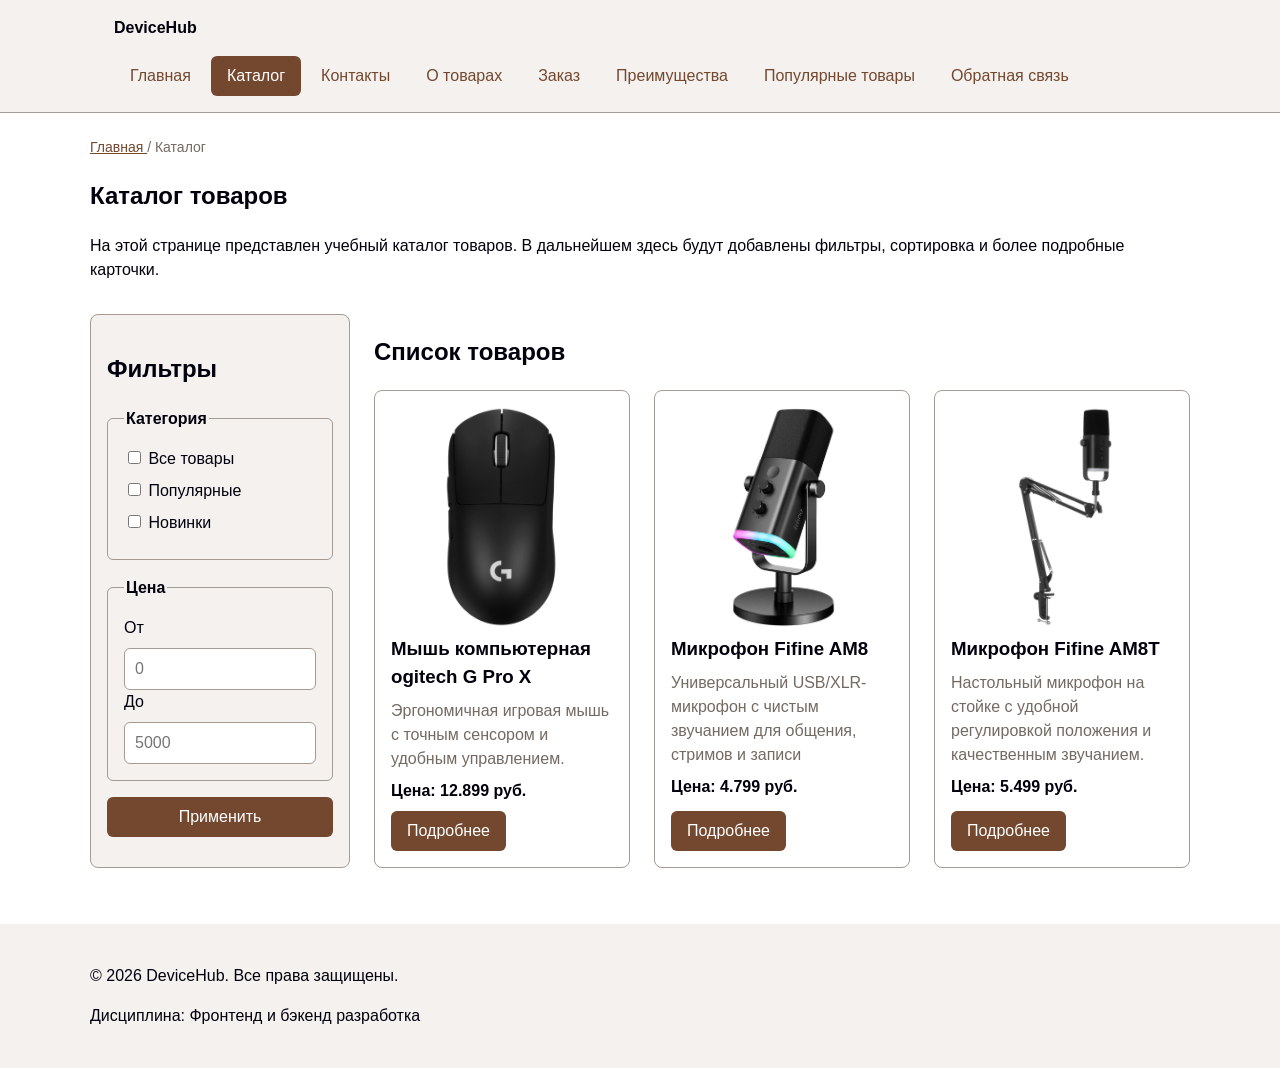
==== catalog.html @ 7f1fd3b0 "Перенос основы проекта из КР №1 (kr1-html-css-shop)" ====
<!DOCTYPE html>
<html lang="ru">
<head>
  <meta charset="UTF-8">
  <meta name="viewport" content="width=device-width, initial-scale=1.0">

  <meta
    name="description"
    content="Каталог товаров учебного интернет-магазина."
  >

  <title>Каталог товаров — Учебный интернет-магазин</title>

  <link rel="stylesheet" href="css/style.css">
</head>

<body>
  <header class="site-header">
    <div class="site-header__inner">
      <a class="site-header__logo" href="index.html">
        DeviceHub
      </a>

      <nav class="site-nav" aria-label="Основная навигация">
        <ul class="site-nav__list">

          <li class="site-nav__item">
            <a class="site-nav__link" href="index.html">
              Главная
            </a>
          </li>

          <li class="site-nav__item">
            <a
              class="site-nav__link site-nav__link--active"
              href="catalog.html"
            >
              Каталог
            </a>
          </li>

          <li class="site-nav__item">
            <a class="site-nav__link" href="contacts.html">
              Контакты
            </a>
          </li>
        <li class="site-nav__item">
            <a class="site-nav__link" href="product.html">
                О товарах
             </a>
        </li>

        <li class="site-nav__item">
            <a class="site-nav__link" href="order.html">
                Заказ
            </a>
        </li>
          <li class="site-nav__item">
            <a
              class="site-nav__link"
              href="index.html#advantages"
            >
              Преимущества
            </a>
          </li>

          <li class="site-nav__item">
            <a
              class="site-nav__link"
              href="index.html#popular"
            >
              Популярные товары
            </a>
          </li>

          <li class="site-nav__item">
            <a class="site-nav__link" href="contacts.html#feedback">
              Обратная связь
            </a>
          </li>

        </ul>
      </nav>
    </div>
  </header>

  <main>
    <nav
      class="breadcrumbs"
      aria-label="Хлебные крошки"
    >
      <a
        class="breadcrumbs__link"
        href="index.html"
      >
        Главная
      </a>

      <span class="breadcrumbs__current">
        Каталог
      </span>
    </nav>

    <section class="section">
      <h1>Каталог товаров</h1>

      <p>
        На этой странице представлен учебный каталог товаров.
        В дальнейшем здесь будут добавлены фильтры, сортировка и более
        подробные карточки.
      </p>
    </section>

    <section class="catalog-layout">

      <aside class="catalog-filters">
        <h2>Фильтры</h2>

        <form
          class="filters-form"
          action="#"
          method="get"
        >
          <fieldset>
            <legend>Категория</legend>

            <label>
              <input
                type="checkbox"
                name="category"
                value="all"
              >
              Все товары
            </label>

            <label>
              <input
                type="checkbox"
                name="category"
                value="popular"
              >
              Популярные
            </label>

            <label>
              <input
                type="checkbox"
                name="category"
                value="new"
              >
              Новинки
            </label>
          </fieldset>

          <fieldset>
            <legend>Цена</legend>

            <label for="price-from">
              От
            </label>

            <input
              id="price-from"
              name="price-from"
              type="number"
              min="0"
              placeholder="0"
            >

            <label for="price-to">
              До
            </label>

            <input
              id="price-to"
              name="price-to"
              type="number"
              min="0"
              placeholder="5000"
            >
          </fieldset>

          <button
            class="button button--primary"
            type="submit"
          >
            Применить
          </button>
        </form>
      </aside>

      <section class="catalog-products">
        <h2>Список товаров</h2>

        <div class="products-grid">

          <article class="product-card">
            <img
            class="product-card__image"
            src="images/logitech g pro x.webp"
            alt="Logitech G Pro X"
            >
            <h3 class="product-card__title">Мышь компьютерная ogitech G Pro X</h3>

          <p class="product-card__description">
            Эргономичная игровая мышь с точным сенсором и удобным управлением.
          </p>

          <p class="product-card__price">
            Цена: 12.899 руб.
          </p>

            <a
              class="button button--primary product-card__button"
              href="product.html"
            >
              Подробнее
            </a>
          </article>

          <article class="product-card">
            <img
            class="product-card__image"
            src="images/fifine am8.webp"
            alt="Fifine AM8"
            >
            <h3 class="product-card__title">Микрофон Fifine AM8</h3>

          <p class="product-card__description">
            Универсальный USB/XLR-микрофон с чистым звучанием для общения, стримов и записи
          </p>

          <p class="product-card__price">
            Цена: 4.799 руб.
          </p>

            <a
              class="button button--primary product-card__button"
              href="product.html"
            >
              Подробнее
            </a>
          </article>

          <article class="product-card">
            <img
            class="product-card__image"
            src="images/fifine am8t.webp"
            alt="Fifine AM8T"
            >
            <h3 class="product-card__title">Микрофон Fifine AM8T</h3>

          <p class="product-card__description">
            Настольный микрофон на стойке с удобной регулировкой положения и качественным звучанием.
          </p>

          <p class="product-card__price">
            Цена: 5.499 руб.
          </p>

            <a
              class="button button--primary product-card__button"
              href="product.html"
            >
              Подробнее
            </a>
          </article>

        </div>
      </section>

    </section>
  </main>

  <footer class="site-footer">
    <div class="site-footer__inner">
      <p>&copy; 2026 DeviceHub. Все права защищены.</p>
      <p>Дисциплина: Фронтенд и бэкенд разработка</p>
    </div>
  </footer>
</body>
</html>
---- css/style.css ----
/* ===============================
   1. Переменные проекта
   =============================== */
:root {
  --color-bg: #ffffff;
  --color-text: #00010D;
  --color-muted: #736A63;
  --color-primary: #73482F;
  --color-primary-dark: #40241A;
  --color-border: #A69B92;
  --color-surface: #f4f1ee;
  --color-surface-accent: #ebe5df;
  --color-dark: #00010D;
  --color-dark-brown: #40241A;
  --color-light: #A69B92;
  --color-danger: #b00020;
  --color-success: #168a2f;
  --color-success-bg: #eefaf0;
  --color-white: #ffffff;

  --space-xs: 4px;
  --space-sm: 8px;
  --space-md: 16px;
  --space-lg: 24px;
  --space-xl: 32px;

  --radius-sm: 6px;
  --radius-md: 8px;
  --radius-lg: 12px;

  --container-width: 1100px;
  --header-offset: 100px;
  --page-padding: var(--space-lg);
}

/* ===============================
   2. Базовые стили
   =============================== */
*,
*::before,
*::after {
  box-sizing: border-box;
}

html {
  scroll-behavior: smooth;
  scroll-padding-top: var(--header-offset);
}

body {
  margin: 0;
  min-height: 100vh;
  display: flex;
  flex-direction: column;
  font-family: Arial, sans-serif;
  line-height: 1.5;
  color: var(--color-text);
  background-color: var(--color-bg);
}

img {
  max-width: 100%;
  height: auto;
}

header,
main,
footer {
  padding: var(--page-padding);
}

header {
  padding: 0;
}

main {
  flex: 1 0 auto;
}

footer {
  background-color: var(--color-surface);
}

.site-footer__inner {
  max-width: var(--container-width);
  margin: 0 auto;
}

.site-header {
  position: sticky;
  top: 0;
  z-index: 10;
  background-color: var(--color-surface);
  border-bottom: 1px solid var(--color-border);
}

.site-header__inner {
  max-width: var(--container-width);
  margin: 0 auto;
  padding: var(--space-md) var(--space-lg);
  display: flex;
  flex-wrap: wrap;
  align-items: center;
  justify-content: space-between;
  gap: var(--space-md);
}

.site-header__logo {
  font-weight: 700;
  color: var(--color-text);
  text-decoration: none;
}

.site-nav__list {
  display: flex;
  flex-wrap: wrap;
  justify-content: center;
  align-items: center;
  gap: var(--space-xs);
  padding: 0;
  margin: 0;
  list-style: none;
}

.site-nav__item {
  margin: 0;
}

.site-nav__link {
  display: inline-block;
  padding: var(--space-sm) var(--space-md);
  color: var(--color-primary);
  text-decoration: none;
  border-radius: var(--radius-sm);
}

.site-nav__link:hover {
  color: var(--color-white);
  background-color: var(--color-primary);
}

.site-nav__link:focus-visible {
  outline: 2px solid var(--color-primary);
  outline-offset: 3px;
}

.site-nav__link--active {
  color: var(--color-white);
  background-color: var(--color-primary);
}

.button {
  display: inline-block;
  padding: var(--space-sm) var(--space-md);
  border: none;
  border-radius: var(--radius-sm);
  font: inherit;
  text-decoration: none;
  cursor: pointer;
}

.button--primary {
  color: var(--color-white);
  background-color: var(--color-primary);
}

.button--primary:hover {
  background-color: var(--color-primary-dark);
}

.button--secondary {
  color: var(--color-primary);
  background-color: transparent;
  border: 1px solid var(--color-primary);
}

.button--secondary:hover {
  color: var(--color-white);
  background-color: var(--color-primary);
}

.button:focus-visible {
  outline: 2px solid var(--color-primary);
  outline-offset: 3px;
}

.button:disabled,
.button--disabled {
  opacity: 0.6;
  cursor: not-allowed;
}

.product-card {
  display: flex;
  flex-direction: column;
  gap: var(--space-sm);
  min-width: 0;
  padding: var(--space-md);
  border: 1px solid var(--color-border);
  border-radius: var(--radius-md);
  background-color: var(--color-bg);
}

.product-card__image {
  display: block;
  width: 100%;
  height: 220px;
  object-fit: contain;
  border-radius: var(--radius-md);
}

.product-card:hover {
  border-color: var(--color-primary);
}

.product-card--featured {
  border-color: var(--color-primary);
}

.product-card--discount {
  border-color: var(--color-danger);
}

.product-card__title {
  margin: 0;
  color: var(--color-text);
  overflow-wrap: anywhere;
}

.product-card__description {
  margin: 0;
  color: var(--color-muted);
  overflow-wrap: anywhere;
}

.product-card__price {
  margin: 0;
  font-weight: 700;
}

.product-card--discount .product-card__price {
  color: var(--color-danger);
}

.product-card__button {
  margin-top: auto;
  align-self: flex-start;
}

.aside-info {
  max-width: var(--container-width);
  margin: 0 auto var(--space-xl);
  padding: var(--space-md);
  border-left: 4px solid var(--color-primary);
  background-color: var(--color-surface);
}

.breadcrumbs {
  max-width: var(--container-width);
  margin: 0 auto var(--space-md);
  font-size: 14px;
  color: var(--color-muted);
}

.breadcrumbs__link {
  color: var(--color-primary);
}

.breadcrumbs__current::before {
  content: " / ";
  color: var(--color-muted);
}

:target {
  outline: 2px dashed var(--color-primary);
  outline-offset: 4px;
}

.catalog-layout {
  max-width: var(--container-width);
  margin: 0 auto var(--space-xl);
  display: grid;
  grid-template-columns: 260px minmax(0, 1fr);
  grid-template-areas: "filters products";
  gap: var(--space-lg);
}

.catalog-filters {
  grid-area: filters;
  min-width: 0;
  padding: var(--space-md);
  border: 1px solid var(--color-border);
  border-radius: var(--radius-md);
  background-color: var(--color-surface);
}

.catalog-products {
  grid-area: products;
  min-width: 0;
}

.filters-form {
  display: grid;
  gap: var(--space-md);
}

.filters-form fieldset {
  margin: 0;
  padding: var(--space-md);
  border: 1px solid var(--color-border);
  border-radius: var(--radius-sm);
}

.filters-form legend {
  font-weight: 700;
}

.filters-form label {
  display: block;
  margin-bottom: var(--space-sm);
}

.filters-form input[type="number"] {
  width: 100%;
  padding: 8px 10px;
  border: 1px solid var(--color-border);
  border-radius: var(--radius-sm);
  font: inherit;
}

.order-form__hint {
  display: block;
  margin-top: var(--space-xs);
  color: var(--color-muted);
}

.order-form__field--checkbox {
  display: flex;
  align-items: center;
}

.order-form__label--checkbox {
  display: flex;
  align-items: center;
  margin-bottom: 0;
}

.order-form__checkbox {
  width: auto;
  margin-right: var(--space-sm);
}

/* ===============================
   3. Общие элементы интерфейса
   =============================== */
a {
  color: var(--color-primary);
}

a:hover {
  color: var(--color-primary-dark);
}

a:focus-visible {
  outline: 2px solid var(--color-primary);
  outline-offset: 3px;
}

.products-grid {
  display: grid;
  grid-template-columns: repeat(auto-fit, minmax(240px, 1fr));
  gap: var(--space-lg);
}

/* ===============================
   4. Компоненты страницы
   =============================== */
.hero {
  max-width: none;
  min-height: 500px;
  margin: calc(-1 * var(--page-padding)) calc(-1 * var(--page-padding)) var(--space-xl);
  padding-block: var(--space-xl);
  padding-inline: calc(max(0px, (100% - var(--container-width)) / 2) + var(--page-padding));
  display: flex;
  flex-direction: column;
  justify-content: center;
  align-items: flex-start;
  color: var(--color-white);
  background-color: var(--color-dark);
  background-image:
  linear-gradient(90deg, rgba(0, 1, 13, 0.7) 0%, rgba(64, 36, 26, 0.3) 100%),
  url("../images/hero.png");
  background-size: cover;
  background-position: center;
}

.hero h1 {
  margin-top: 0;
  color: var(--color-white);
}

.hero p {
  color: #e8e2dc;
}

.section {
  max-width: var(--container-width);
  margin: 0 auto var(--space-xl);
}

.section h2 {
  margin-top: 0;
}

/* ===============================
   5. Форма и модальное окно
   =============================== */
.order-form__field {
  margin-bottom: var(--space-md);
}

.order-form__label {
  display: block;
  margin-bottom: var(--space-xs);
}

.order-form__input,
.order-form__select,
.order-form__textarea {
  width: 100%;
  padding: 10px 12px;
  border: 1px solid var(--color-border);
  border-radius: var(--radius-sm);
  font: inherit;
}

.order-form__input:hover,
.order-form__select:hover,
.order-form__textarea:hover {
  border-color: var(--color-primary);
}

.order-form__input:focus-visible,
.order-form__select:focus-visible,
.order-form__textarea:focus-visible {
  outline: 2px solid var(--color-primary);
  outline-offset: 3px;
}

.order-form__actions {
  display: flex;
  flex-wrap: wrap;
  gap: var(--space-md);
  margin-top: var(--space-lg);
}

.order-dialog {
  width: min(100% - 32px, 560px);
  padding: var(--space-lg);
  border: none;
  border-radius: var(--radius-lg);
}

.order-dialog::backdrop {
  background-color: rgba(0, 0, 0, 0.5);
}

.order-dialog__title {
  margin-top: 0;
}

[aria-invalid="true"] {
  border-color: var(--color-danger);
}

.success-message {
  max-width: var(--container-width);
  margin: var(--space-lg) auto;
  padding: var(--space-md);
  border-left: 4px solid var(--color-success);
  background-color: var(--color-success-bg);
}

/* ===============================
   6. Страница подробного товара
   =============================== */
.product-details {
  max-width: var(--container-width);
  margin: 0 auto var(--space-xl);
}

.product-details__card {
  display: grid;
  grid-template-columns: minmax(0, 360px) minmax(0, 1fr);
  gap: var(--space-xl);
  padding: var(--space-lg);
  border: 1px solid var(--color-border);
  border-radius: var(--radius-lg);
  background-color: var(--color-bg);
}

.product-details__media {
  display: flex;
  align-items: flex-start;
  justify-content: center;
}

.product-details__image {
  display: block;
  width: 100%;
  max-width: 340px;
  height: 300px;
  object-fit: contain;
}

.product-details__title {
  margin-top: 0;
  overflow-wrap: anywhere;
}

.product-details__description {
  color: var(--color-muted);
}

.product-details__price {
  font-weight: 700;
  font-size: 18px;
}

.product-details__button {
  margin-top: var(--space-md);
}

.table-wrap {
  overflow-x: auto;
}

.product-specs {
  width: 100%;
  margin-top: var(--space-lg);
  border-collapse: collapse;
}

.product-specs caption {
  margin-bottom: var(--space-sm);
  font-weight: 700;
  text-align: left;
}

.product-specs th,
.product-specs td {
  padding: var(--space-sm);
  border: 1px solid var(--color-border);
  text-align: left;
}

.product-specs th {
  background-color: var(--color-surface);
}

/* ===============================
   7. Страница заказа
   =============================== */
.order-form--page {
  max-width: 700px;
  margin: 0 auto;
  padding: var(--space-lg);
  border: 1px solid var(--color-border);
  border-radius: var(--radius-lg);
  background-color: var(--color-surface);
}

/* ===============================
   8. Адаптив
   =============================== */
@media (max-width: 768px) {
  .catalog-layout {
    grid-template-columns: 1fr;
    grid-template-areas:
      "filters"
      "products";
  }

  .product-details__card {
    grid-template-columns: 1fr;
    gap: var(--space-lg);
  }
}

@media (max-width: 600px) {
  main,
  footer {
    padding: var(--space-md);
  }

  .site-header__inner {
    padding: var(--space-sm) var(--space-md);
  }

  .hero {
    padding: var(--space-lg) var(--space-md);
  }

  .product-details__card,
  .order-form--page {
    padding: var(--space-md);
  }
}

@media (max-height: 500px), (max-width: 600px) {
  .site-header {
    position: static;
  }

  html {
    scroll-padding-top: 0;
  }
}
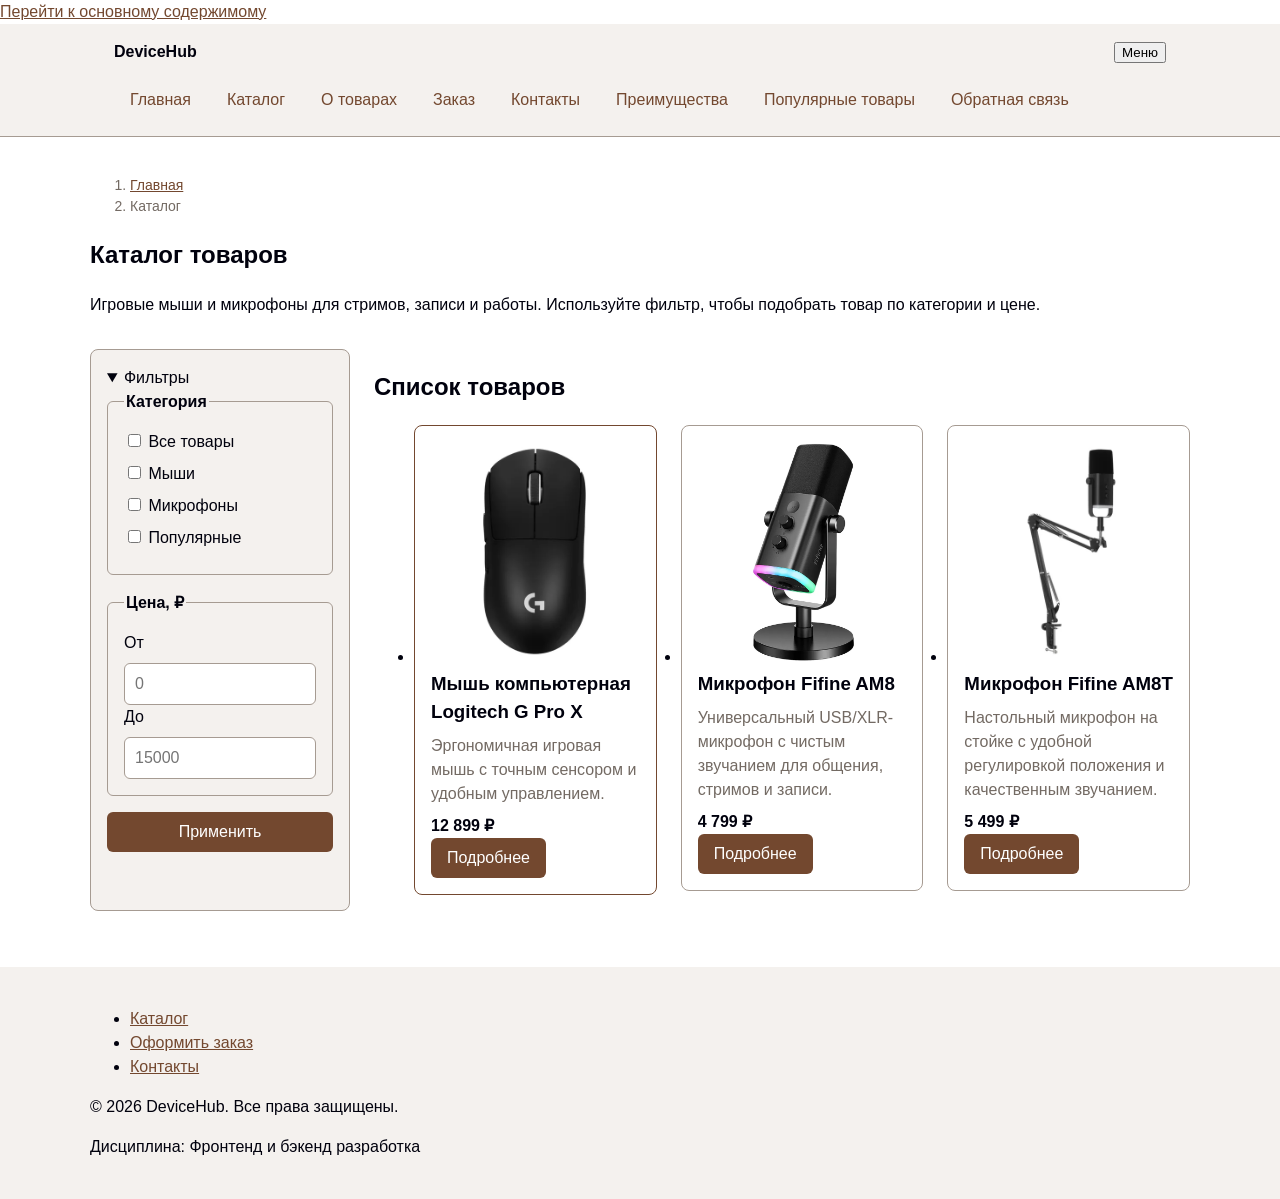
==== commit 915da6c3: "Разметка: подключение responsive.css, skip-link, бургер, srcset/picture, table-wrapper, label, alt, " ====
--- a/catalog.html
+++ b/catalog.html
@@ -3,280 +3,210 @@
 <head>
   <meta charset="UTF-8">
   <meta name="viewport" content="width=device-width, initial-scale=1.0">
-
-  <meta
-    name="description"
-    content="Каталог товаров учебного интернет-магазина."
-  >
-
-  <title>Каталог товаров — Учебный интернет-магазин</title>
-
+  <meta name="description" content="Каталог DeviceHub: игровые мыши и микрофоны с фильтром по категории и цене.">
+  <meta name="color-scheme" content="light dark">
+  <title>Каталог товаров — DeviceHub</title>
   <link rel="stylesheet" href="css/style.css">
+  <link rel="stylesheet" href="css/responsive.css">
+  <script>document.documentElement.classList.add('js');</script>
+  <script src="js/main.js" defer></script>
 </head>
 
 <body>
+  <a class="skip-link" href="#main">Перейти к основному содержимому</a>
+
   <header class="site-header">
     <div class="site-header__inner">
-      <a class="site-header__logo" href="index.html">
-        DeviceHub
-      </a>
-
-      <nav class="site-nav" aria-label="Основная навигация">
+      <a class="site-header__logo" href="index.html">DeviceHub</a>
+
+      <button
+        class="nav-toggle"
+        type="button"
+        aria-expanded="false"
+        aria-controls="site-nav"
+      >
+        <span class="nav-toggle__icon" aria-hidden="true"></span>
+        <span class="nav-toggle__text">Меню</span>
+      </button>
+
+      <nav class="site-nav" id="site-nav" aria-label="Основная навигация">
         <ul class="site-nav__list">
-
-          <li class="site-nav__item">
-            <a class="site-nav__link" href="index.html">
-              Главная
-            </a>
-          </li>
-
-          <li class="site-nav__item">
-            <a
-              class="site-nav__link site-nav__link--active"
-              href="catalog.html"
-            >
-              Каталог
-            </a>
-          </li>
-
-          <li class="site-nav__item">
-            <a class="site-nav__link" href="contacts.html">
-              Контакты
-            </a>
-          </li>
-        <li class="site-nav__item">
-            <a class="site-nav__link" href="product.html">
-                О товарах
-             </a>
-        </li>
-
-        <li class="site-nav__item">
-            <a class="site-nav__link" href="order.html">
-                Заказ
-            </a>
-        </li>
-          <li class="site-nav__item">
-            <a
-              class="site-nav__link"
-              href="index.html#advantages"
-            >
-              Преимущества
-            </a>
-          </li>
-
-          <li class="site-nav__item">
-            <a
-              class="site-nav__link"
-              href="index.html#popular"
-            >
-              Популярные товары
-            </a>
-          </li>
-
-          <li class="site-nav__item">
-            <a class="site-nav__link" href="contacts.html#feedback">
-              Обратная связь
-            </a>
-          </li>
-
+          <li class="site-nav__item">
+            <a class="site-nav__link" href="index.html">Главная</a>
+          </li>
+          <li class="site-nav__item">
+            <a class="site-nav__link" href="catalog.html" aria-current="page">Каталог</a>
+          </li>
+          <li class="site-nav__item">
+            <a class="site-nav__link" href="product.html">О товарах</a>
+          </li>
+          <li class="site-nav__item">
+            <a class="site-nav__link" href="order.html">Заказ</a>
+          </li>
+          <li class="site-nav__item">
+            <a class="site-nav__link" href="contacts.html">Контакты</a>
+          </li>
+          <li class="site-nav__item">
+            <a class="site-nav__link" href="index.html#advantages">Преимущества</a>
+          </li>
+          <li class="site-nav__item">
+            <a class="site-nav__link" href="index.html#popular">Популярные товары</a>
+          </li>
+          <li class="site-nav__item">
+            <a class="site-nav__link" href="contacts.html#feedback">Обратная связь</a>
+          </li>
         </ul>
       </nav>
     </div>
   </header>
 
-  <main>
-    <nav
-      class="breadcrumbs"
-      aria-label="Хлебные крошки"
-    >
-      <a
-        class="breadcrumbs__link"
-        href="index.html"
-      >
-        Главная
-      </a>
-
-      <span class="breadcrumbs__current">
-        Каталог
-      </span>
+  <main id="main" tabindex="-1">
+    <nav class="breadcrumbs" aria-label="Хлебные крошки">
+      <ol class="breadcrumbs__list">
+        <li class="breadcrumbs__item"><a class="breadcrumbs__link" href="index.html">Главная</a></li>
+        <li class="breadcrumbs__item" aria-current="page">Каталог</li>
+      </ol>
     </nav>
 
     <section class="section">
       <h1>Каталог товаров</h1>
-
-      <p>
-        На этой странице представлен учебный каталог товаров.
-        В дальнейшем здесь будут добавлены фильтры, сортировка и более
-        подробные карточки.
-      </p>
+      <p class="section__lead">Игровые мыши и микрофоны для стримов, записи и работы. Используйте фильтр, чтобы подобрать товар по категории и цене.</p>
     </section>
 
-    <section class="catalog-layout">
-
-      <aside class="catalog-filters">
-        <h2>Фильтры</h2>
-
-        <form
-          class="filters-form"
-          action="#"
-          method="get"
-        >
-          <fieldset>
-            <legend>Категория</legend>
-
-            <label>
-              <input
-                type="checkbox"
-                name="category"
-                value="all"
-              >
-              Все товары
-            </label>
-
-            <label>
-              <input
-                type="checkbox"
-                name="category"
-                value="popular"
-              >
-              Популярные
-            </label>
-
-            <label>
-              <input
-                type="checkbox"
-                name="category"
-                value="new"
-              >
-              Новинки
-            </label>
-          </fieldset>
-
-          <fieldset>
-            <legend>Цена</legend>
-
-            <label for="price-from">
-              От
-            </label>
-
-            <input
-              id="price-from"
-              name="price-from"
-              type="number"
-              min="0"
-              placeholder="0"
-            >
-
-            <label for="price-to">
-              До
-            </label>
-
-            <input
-              id="price-to"
-              name="price-to"
-              type="number"
-              min="0"
-              placeholder="5000"
-            >
-          </fieldset>
-
-          <button
-            class="button button--primary"
-            type="submit"
-          >
-            Применить
-          </button>
-        </form>
-      </aside>
-
-      <section class="catalog-products">
-        <h2>Список товаров</h2>
-
-        <div class="products-grid">
-
-          <article class="product-card">
-            <img
-            class="product-card__image"
-            src="images/logitech g pro x.webp"
-            alt="Logitech G Pro X"
-            >
-            <h3 class="product-card__title">Мышь компьютерная ogitech G Pro X</h3>
-
-          <p class="product-card__description">
-            Эргономичная игровая мышь с точным сенсором и удобным управлением.
-          </p>
-
-          <p class="product-card__price">
-            Цена: 12.899 руб.
-          </p>
-
-            <a
-              class="button button--primary product-card__button"
-              href="product.html"
-            >
-              Подробнее
-            </a>
-          </article>
-
-          <article class="product-card">
-            <img
-            class="product-card__image"
-            src="images/fifine am8.webp"
-            alt="Fifine AM8"
-            >
-            <h3 class="product-card__title">Микрофон Fifine AM8</h3>
-
-          <p class="product-card__description">
-            Универсальный USB/XLR-микрофон с чистым звучанием для общения, стримов и записи
-          </p>
-
-          <p class="product-card__price">
-            Цена: 4.799 руб.
-          </p>
-
-            <a
-              class="button button--primary product-card__button"
-              href="product.html"
-            >
-              Подробнее
-            </a>
-          </article>
-
-          <article class="product-card">
-            <img
-            class="product-card__image"
-            src="images/fifine am8t.webp"
-            alt="Fifine AM8T"
-            >
-            <h3 class="product-card__title">Микрофон Fifine AM8T</h3>
-
-          <p class="product-card__description">
-            Настольный микрофон на стойке с удобной регулировкой положения и качественным звучанием.
-          </p>
-
-          <p class="product-card__price">
-            Цена: 5.499 руб.
-          </p>
-
-            <a
-              class="button button--primary product-card__button"
-              href="product.html"
-            >
-              Подробнее
-            </a>
-          </article>
-
+    <div class="catalog-layout">
+      <details class="catalog-filters" id="catalog-filters" open>
+        <summary class="catalog-filters__summary">Фильтры</summary>
+
+        <div class="catalog-filters__body">
+          <form class="filters-form" action="#" method="get" aria-label="Фильтр товаров">
+            <fieldset>
+              <legend>Категория</legend>
+              <label class="filters-form__option"><input type="checkbox" name="category" value="all"> Все товары</label>
+              <label class="filters-form__option"><input type="checkbox" name="category" value="mouse"> Мыши</label>
+              <label class="filters-form__option"><input type="checkbox" name="category" value="microphone"> Микрофоны</label>
+              <label class="filters-form__option"><input type="checkbox" name="category" value="popular"> Популярные</label>
+            </fieldset>
+
+            <fieldset>
+              <legend>Цена, ₽</legend>
+              <div class="filters-form__price">
+                <div>
+                  <label for="price-from">От</label>
+                  <input id="price-from" name="price-from" type="number" min="0" step="100" inputmode="numeric" placeholder="0">
+                </div>
+                <div>
+                  <label for="price-to">До</label>
+                  <input id="price-to" name="price-to" type="number" min="0" step="100" inputmode="numeric" placeholder="15000">
+                </div>
+              </div>
+            </fieldset>
+
+            <button class="button button--primary" type="submit">Применить</button>
+          </form>
         </div>
+      </details>
+
+      <section class="catalog-products" aria-labelledby="catalog-list-title">
+        <h2 id="catalog-list-title">Список товаров</h2>
+        <ul class="products-grid">
+          <li class="products-grid__item">
+            <article class="product-card product-card--featured" aria-labelledby="card-catalog-logitech-g-pro-x">
+              <img
+                class="product-card__image"
+                src="images/logitech-g-pro-x-640.webp"
+                srcset="images/logitech-g-pro-x-480.webp 480w, images/logitech-g-pro-x-640.webp 640w, images/logitech-g-pro-x-960.webp 960w"
+                sizes="(min-width: 1280px) 260px, (min-width: 1024px) 34vw, (min-width: 768px) 45vw, 100vw"
+                width="640"
+                height="640"
+                alt="Игровая мышь Logitech G Pro X чёрного цвета, вид сверху"
+                loading="lazy"
+                decoding="async"
+              >
+              <h3 class="product-card__title" id="card-catalog-logitech-g-pro-x">Мышь компьютерная Logitech G Pro X</h3>
+              <p class="product-card__description">Эргономичная игровая мышь с точным сенсором и удобным управлением.</p>
+              <div class="product-card__footer">
+                <p class="product-card__price">12&nbsp;899&nbsp;₽</p>
+                <a
+                class="button button--primary product-card__button"
+                href="product.html#logitech-g-pro-x"
+                aria-label="Подробнее о Logitech G Pro X"
+              >
+                Подробнее
+              </a>
+              </div>
+            </article>
+          </li>
+          <li class="products-grid__item">
+            <article class="product-card" aria-labelledby="card-catalog-fifine-am8">
+              <img
+                class="product-card__image"
+                src="images/fifine-am8-640.webp"
+                srcset="images/fifine-am8-480.webp 480w, images/fifine-am8-640.webp 640w, images/fifine-am8-960.webp 960w"
+                sizes="(min-width: 1280px) 260px, (min-width: 1024px) 34vw, (min-width: 768px) 45vw, 100vw"
+                width="640"
+                height="1129"
+                alt="Динамический микрофон Fifine AM8 на подставке"
+                loading="lazy"
+                decoding="async"
+              >
+              <h3 class="product-card__title" id="card-catalog-fifine-am8">Микрофон Fifine AM8</h3>
+              <p class="product-card__description">Универсальный USB/XLR-микрофон с чистым звучанием для общения, стримов и записи.</p>
+              <div class="product-card__footer">
+                <p class="product-card__price">4&nbsp;799&nbsp;₽</p>
+                <a
+                class="button button--primary product-card__button"
+                href="product.html#fifine-am8"
+                aria-label="Подробнее о Fifine AM8"
+              >
+                Подробнее
+              </a>
+              </div>
+            </article>
+          </li>
+          <li class="products-grid__item">
+            <article class="product-card" aria-labelledby="card-catalog-fifine-am8t">
+              <img
+                class="product-card__image"
+                src="images/fifine-am8t-640.webp"
+                srcset="images/fifine-am8t-480.webp 480w, images/fifine-am8t-640.webp 640w, images/fifine-am8t-960.webp 960w"
+                sizes="(min-width: 1280px) 260px, (min-width: 1024px) 34vw, (min-width: 768px) 45vw, 100vw"
+                width="640"
+                height="640"
+                alt="Микрофон Fifine AM8T на регулируемой настольной стойке"
+                loading="lazy"
+                decoding="async"
+              >
+              <h3 class="product-card__title" id="card-catalog-fifine-am8t">Микрофон Fifine AM8T</h3>
+              <p class="product-card__description">Настольный микрофон на стойке с удобной регулировкой положения и качественным звучанием.</p>
+              <div class="product-card__footer">
+                <p class="product-card__price">5&nbsp;499&nbsp;₽</p>
+                <a
+                class="button button--primary product-card__button"
+                href="product.html#fifine-am8t"
+                aria-label="Подробнее о Fifine AM8T"
+              >
+                Подробнее
+              </a>
+              </div>
+            </article>
+          </li>
+        </ul>
       </section>
-
-    </section>
+    </div>
   </main>
 
   <footer class="site-footer">
     <div class="site-footer__inner">
+      <nav aria-label="Навигация в подвале">
+        <ul class="site-footer__nav">
+          <li><a href="catalog.html">Каталог</a></li>
+          <li><a href="order.html">Оформить заказ</a></li>
+          <li><a href="contacts.html">Контакты</a></li>
+        </ul>
+      </nav>
       <p>&copy; 2026 DeviceHub. Все права защищены.</p>
       <p>Дисциплина: Фронтенд и бэкенд разработка</p>
     </div>
   </footer>
 </body>
-</html>+</html>
